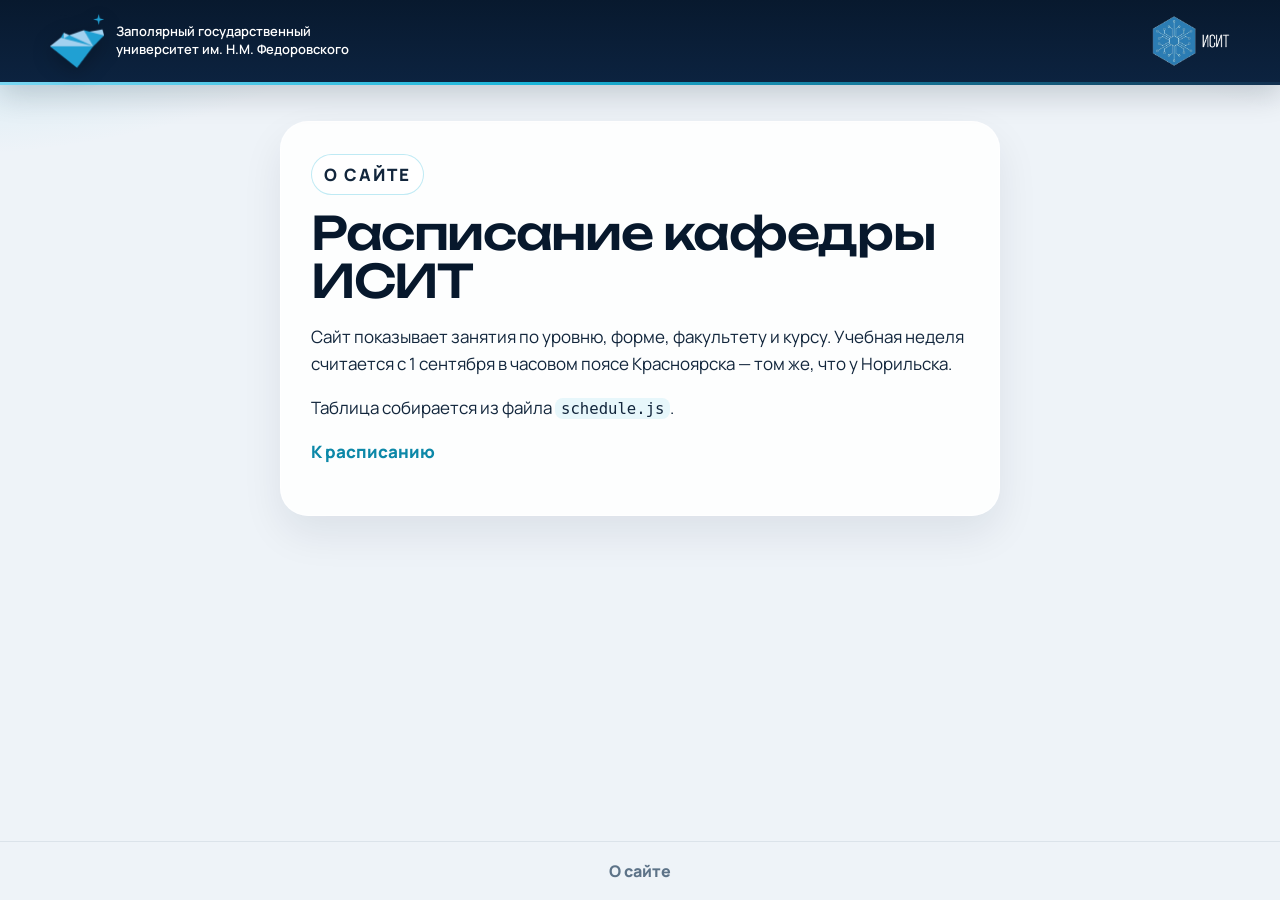
==== html/about.html @ d666d2fd "Добавлены основные страницы для продолжения работы." ====
<!DOCTYPE html>
<html lang="ru">
<head>
  <meta charset="UTF-8">
  <meta name="viewport" content="width=device-width, initial-scale=1">
  <meta name="theme-color" content="#07182c">
  <title>О сайте - расписание ИСИТ</title>
  <link rel="icon" href="../img/favicon.ico" type="image/x-icon">
  <link rel="preconnect" href="https://fonts.googleapis.com">
  <link rel="preconnect" href="https://fonts.gstatic.com" crossorigin>
  <link href="https://fonts.googleapis.com/css2?family=Manrope:wght@400;500;600;700;800&family=Unbounded:wght@500;600&display=swap" rel="stylesheet">
  <link rel="stylesheet" href="../css/style.css?v=7">
</head>
<body>
  <header class="site-header">
    <div class="header-inner">
      <a class="brand brand-zgu" href="main.html">
        <img class="logo-zgu" src="../img/ZGU-logo.png" alt="ЗГУ">
        <span>Заполярный государственный университет им. Н.М. Федоровского</span>
      </a>
      <div class="header-center"></div>
      <a class="brand brand-isit" href="main.html">
        <img class="logo-isit" src="../img/ISIT-logo.png" alt="ИСИТ">
      </a>
    </div>
  </header>

  <main class="page">
    <article class="article">
      <p class="eyebrow">О сайте</p>
      <h1>Расписание кафедры ИСИТ</h1>
      <p>Сайт показывает занятия по уровню, форме, факультету и курсу. Учебная неделя считается с 1 сентября в часовом поясе Красноярска — том же, что у Норильска.</p>
      <p>Таблица собирается из файла <code>schedule.js</code>.</p>
      <p><a class="text-link" href="main.html">К расписанию</a></p>
    </article>
  </main>

  <footer class="site-footer">
    <a href="about.html">О сайте</a>
  </footer>
</body>
</html>
---- css/style.css ----
:root {
  --navy: #07182c;
  --navy-2: #12304f;
  --ink: #12263c;
  --muted: #5d7388;
  --cyan: #19b4d8;
  --cyan-deep: #0c88a8;
  --ice: #e7f7fb;
  --bg: #eef3f8;
  --card: #ffffff;
  --line: rgba(12, 40, 70, 0.1);
  --shadow: 0 18px 40px rgba(8, 28, 52, 0.08);
  --radius: 24px;
  --font: "Manrope", "Segoe UI", sans-serif;
  --display: "Unbounded", "Manrope", sans-serif;
}

* { box-sizing: border-box; }

[hidden] { display: none !important; }

html, body { margin: 0; }

body {
  min-height: 100vh;
  display: flex;
  flex-direction: column;
  color: var(--ink);
  font-family: var(--font);
  background:
    radial-gradient(980px 460px at -8% -12%, rgba(25, 180, 216, 0.28), transparent 58%),
    radial-gradient(720px 380px at 110% -8%, rgba(18, 48, 79, 0.12), transparent 52%),
    var(--bg);
}

a { color: var(--cyan-deep); }

img { max-width: 100%; }

code {
  padding: 1px 6px;
  border-radius: 8px;
  background: var(--ice);
  font-family: ui-monospace, "SFMono-Regular", Menlo, Consolas, monospace;
  font-size: 0.92em;
}

.site-header {
  background: linear-gradient(180deg, #08192e 0%, #0c2340 100%);
  color: #fff;
  position: sticky;
  top: 0;
  z-index: 30;
  box-shadow: 0 10px 30px rgba(7, 20, 40, 0.18);
}

.site-header::after {
  content: "";
  display: block;
  height: 3px;
  background: linear-gradient(90deg, #7ad7f2 0%, #19b4d8 42%, #12304f 100%);
}

.header-inner {
  display: grid;
  grid-template-columns: minmax(0, 1fr) auto minmax(0, 1fr);
  align-items: center;
  gap: 12px 16px;
  width: min(1180px, calc(100% - 32px));
  margin: 0 auto;
  padding: 14px 0;
}

.brand {
  display: flex;
  align-items: center;
  gap: 12px;
  color: #fff;
  text-decoration: none;
  max-width: 440px;
}

.brand-zgu { justify-self: start; }

.brand-isit { justify-self: end; }

.brand:hover span,
.brand:focus-visible span { color: #b7ecf8; }

.brand span {
  max-width: 240px;
  font-size: 13px;
  line-height: 1.35;
  font-weight: 600;
}

.logo-zgu {
  width: 54px;
  height: 54px;
  object-fit: contain;
  flex: 0 0 auto;
  filter: drop-shadow(0 6px 10px rgba(0, 0, 0, 0.25));
}

.logo-isit {
  width: auto;
  height: 52px;
  max-width: 180px;
  object-fit: contain;
  flex: 0 0 auto;
}

.header-center {
  display: flex;
  justify-content: center;
}

.download {
  display: inline-flex;
  align-items: center;
  justify-content: center;
  min-height: 40px;
  padding: 8px 16px;
  border-radius: 999px;
  background: #fff;
  color: var(--navy);
  font-size: 14px;
  font-weight: 800;
  letter-spacing: 0.01em;
  text-decoration: none;
  white-space: nowrap;
  box-shadow: 0 8px 18px rgba(0, 0, 0, 0.16);
}

.download:hover,
.download:focus-visible { background: #e7f7fb; }

.page {
  flex: 1;
  width: min(1040px, calc(100% - 32px));
  margin: 0 auto;
  padding-bottom: 48px;
}

.page-wide { width: min(1180px, calc(100% - 24px)); }

.hero {
  padding: 52px 0 4px;
}

.eyebrow {
  display: inline-flex;
  align-items: center;
  margin: 0 0 14px;
  padding: 6px 12px;
  border: 1px solid rgba(25, 180, 216, 0.28);
  border-radius: 999px;
  background: rgba(255, 255, 255, 0.72);
  color: var(--cyan-deep);
  font-size: 12px;
  font-weight: 800;
  letter-spacing: 0.12em;
  text-transform: uppercase;
}

h1 {
  margin: 0;
  max-width: 16ch;
  color: var(--navy);
  font-family: var(--display);
  font-size: clamp(34px, 5vw, 58px);
  font-weight: 500;
  line-height: 1.05;
  letter-spacing: -0.03em;
}

.lede {
  max-width: 46ch;
  margin: 16px 0 0;
  color: var(--muted);
  font-size: 18px;
  line-height: 1.5;
}

.step {
  margin-top: 12px;
  padding-top: 28px;
  border-top: 1px solid rgba(12, 40, 70, 0.14);
}

.step h2 {
  margin: 0 0 14px;
  color: var(--navy);
  font-family: var(--display);
  font-size: 22px;
  font-weight: 500;
  letter-spacing: -0.03em;
}

.level-grid,
.form-grid {
  display: grid;
  gap: 18px;
}

.level-grid { grid-template-columns: repeat(2, minmax(0, 1fr)); }

.form-grid { grid-template-columns: repeat(3, minmax(0, 1fr)); }

.choice {
  position: relative;
  display: flex;
  flex-direction: column;
  align-items: flex-start;
  justify-content: flex-end;
  min-height: 176px;
  padding: 22px 22px 20px;
  overflow: hidden;
  border: 1px solid rgba(255, 255, 255, 0.7);
  border-radius: var(--radius);
  background:
    linear-gradient(180deg, rgba(255, 255, 255, 0.96), #fff 42%);
  box-shadow: var(--shadow);
  color: inherit;
  font: inherit;
  text-align: left;
  text-decoration: none;
  cursor: pointer;
  transition: transform 0.18s ease, box-shadow 0.18s ease, border-color 0.18s ease;
}

.choice::after {
  content: "";
  position: absolute;
  right: -30px;
  top: -40px;
  width: 140px;
  height: 140px;
  border-radius: 40px;
  background: linear-gradient(160deg, rgba(25, 180, 216, 0.28), rgba(25, 180, 216, 0));
  transform: rotate(18deg);
}

@media (hover: hover) {
  .choice:hover,
  .choice:focus-visible {
    transform: translateY(-3px);
    border-color: rgba(25, 180, 216, 0.55);
    box-shadow: 0 22px 44px rgba(8, 28, 52, 0.12);
  }
}

.choice.is-selected {
  background: linear-gradient(165deg, #12304f 0%, #07182c 78%);
  border-color: transparent;
  color: #fff;
  box-shadow: 0 22px 40px rgba(7, 24, 44, 0.28);
}

.choice.is-selected::after {
  background: linear-gradient(160deg, rgba(122, 215, 242, 0.35), rgba(122, 215, 242, 0));
}

.choice-index {
  position: relative;
  z-index: 1;
  margin-bottom: auto;
  color: var(--cyan-deep);
  font-family: var(--display);
  font-size: 13px;
  font-weight: 500;
  letter-spacing: 0.08em;
}

.choice.is-selected .choice-index { color: #7ad7f2; }

.choice h3 {
  position: relative;
  z-index: 1;
  margin: 18px 0 0;
  color: var(--navy);
  font-family: var(--display);
  font-size: clamp(22px, 2vw, 28px);
  font-weight: 500;
  line-height: 1.15;
  letter-spacing: -0.03em;
}

.choice.is-selected h3 { color: #fff; }

.choice p {
  position: relative;
  z-index: 1;
  margin: 8px 0 0;
  color: var(--muted);
  font-size: 15px;
  line-height: 1.4;
}

.choice.is-selected p { color: #c5d7e6; }

.board-head { padding-top: 36px; }

.faculty-tabs {
  display: grid;
  grid-template-columns: 1fr 1fr;
  margin-top: 22px;
  overflow: hidden;
  border: 1px solid rgba(12, 40, 70, 0.12);
  border-radius: 22px;
  background: #fff;
  box-shadow: var(--shadow);
}

.faculty-tab {
  display: flex;
  flex-direction: column;
  align-items: flex-start;
  gap: 4px;
  min-height: 84px;
  padding: 16px 18px;
  border: 0;
  background: transparent;
  color: var(--navy);
  font: inherit;
  text-align: left;
  cursor: pointer;
}

.faculty-tab + .faculty-tab { border-left: 1px solid rgba(12, 40, 70, 0.12); }

.faculty-tab.is-selected {
  background: var(--navy);
  color: #fff;
}

.faculty-code {
  font-family: var(--display);
  font-size: 22px;
  font-weight: 500;
  letter-spacing: -0.03em;
}

.faculty-name {
  color: var(--muted);
  font-size: 13px;
  font-weight: 700;
  line-height: 1.35;
}

.faculty-tab.is-selected .faculty-name { color: #c5d7e6; }

.board-head h1 {
  max-width: none;
  font-size: clamp(28px, 4vw, 44px);
}

.toolbar {
  display: flex;
  flex-direction: column;
  align-items: stretch;
  gap: 18px;
  margin-top: 16px;
  padding: 18px;
  border: 1px solid rgba(255, 255, 255, 0.8);
  border-radius: 28px;
  background: rgba(255, 255, 255, 0.72);
  box-shadow: var(--shadow);
  backdrop-filter: blur(10px);
}

.toolbar-line {
  display: grid;
  grid-template-columns: minmax(0, 1fr) auto minmax(0, 1fr);
  align-items: center;
  gap: 16px;
  width: 100%;
  padding-bottom: 16px;
  border-bottom: 1px solid rgba(12, 40, 70, 0.1);
}

.field-label {
  margin: 0 0 8px;
  color: var(--muted);
  font-size: 12px;
  font-weight: 800;
  letter-spacing: 0.12em;
  text-align: center;
  text-transform: uppercase;
}

.course-picker { min-width: 0; }

.course-menu {
  display: flex;
  flex-wrap: wrap;
  justify-content: center;
  gap: 8px;
}

.course-option {
  min-width: 76px;
  min-height: 40px;
  padding: 8px 12px;
  border: 1px solid var(--line);
  border-radius: 14px;
  background: #fff;
  color: var(--navy);
  font: inherit;
  font-size: 14px;
  font-weight: 700;
  cursor: pointer;
}

.course-option:hover,
.course-option:focus-visible {
  border-color: var(--cyan);
}

.course-option.is-selected {
  border-color: var(--navy);
  background: var(--navy);
  color: #fff;
}

.week-row {
  display: flex;
  align-items: center;
  justify-content: center;
  gap: 10px;
  width: fit-content;
  margin: 0 auto;
  padding: 6px;
  border: 1px solid var(--line);
  border-radius: 999px;
  background: #fff;
}

.week-label {
  padding: 8px 14px;
  border-radius: 999px;
  color: var(--muted);
  font-weight: 800;
}

.week-label.is-active {
  background: var(--navy);
  color: #fff;
}

.switch {
  position: relative;
  width: 54px;
  height: 30px;
  padding: 0;
  border: 0;
  border-radius: 999px;
  background: #d5e0ea;
  cursor: pointer;
}

.switch[aria-checked="true"] { background: var(--cyan); }

.switch::after {
  content: "";
  position: absolute;
  top: 3px;
  left: 3px;
  width: 24px;
  height: 24px;
  border-radius: 50%;
  background: #fff;
  box-shadow: 0 2px 6px rgba(12, 35, 64, 0.25);
  transition: transform 0.18s ease;
}

.switch[aria-checked="true"]::after { transform: translateX(24px); }

.week-note {
  margin: 0;
  color: var(--navy);
  font-size: 16px;
  font-weight: 800;
  line-height: 1.35;
}

.week-date {
  justify-self: end;
  text-align: right;
}

.week-count-wrap {
  display: flex;
  align-items: center;
  gap: 8px;
  min-width: 0;
  justify-self: start;
}

.week-step {
  width: 34px;
  height: 34px;
  padding: 0;
  border: 1px solid var(--line);
  border-radius: 50%;
  background: #fff;
  color: var(--navy);
  font: inherit;
  font-size: 20px;
  line-height: 1;
  cursor: pointer;
}

.week-step:hover,
.week-step:focus-visible { border-color: var(--cyan); }

.week-count {
  min-width: 0;
  text-align: left;
}

.legend {
  display: flex;
  flex-wrap: wrap;
  justify-content: center;
  gap: 8px 16px;
  margin: 0;
  padding: 0;
  list-style: none;
  color: var(--muted);
  font-size: 13px;
  font-weight: 700;
}

.legend li {
  display: inline-flex;
  align-items: center;
  gap: 8px;
}

.dot {
  width: 9px;
  height: 9px;
  border-radius: 50%;
}

.dot-lecture { background: var(--cyan); }

.dot-practice { background: var(--navy); }

.dot-lab { background: #5b7cfa; }

.table-wrap {
  overflow: auto;
  max-width: 100%;
  margin: 16px 0 8px;
  border: 1px solid rgba(255, 255, 255, 0.8);
  border-radius: 22px;
  background: #fff;
  box-shadow: var(--shadow);
  -webkit-overflow-scrolling: touch;
}

.schedule-table {
  width: 100%;
  border-collapse: separate;
  border-spacing: 0;
  font-size: 14px;
}

.schedule-table th,
.schedule-table td {
  padding: 12px;
  vertical-align: top;
}

.schedule-table thead th {
  position: sticky;
  top: 0;
  z-index: 2;
  background: var(--navy);
  color: #fff;
  font-weight: 800;
  letter-spacing: 0.01em;
  text-align: center;
  white-space: nowrap;
}

.schedule-table thead th:first-child {
  border-radius: 0;
  text-align: left;
}

.schedule-table tbody th {
  position: sticky;
  left: 0;
  z-index: 1;
  min-width: 132px;
  background: #f7fbfe;
  box-shadow: 1px 0 0 #e6eef5;
  color: var(--navy);
  font-size: 13px;
  letter-spacing: 0.02em;
  text-align: left;
  text-transform: uppercase;
  white-space: nowrap;
}

.schedule-table thead th:first-child {
  left: 0;
  z-index: 3;
}

.schedule-table thead th + th { box-shadow: inset 1px 0 0 rgba(255, 255, 255, 0.18); }

.schedule-table td {
  min-width: 200px;
  border-left: 1px solid #d5e1ec;
  background: #fff;
}

.schedule-table tbody th { border-right: 2px solid #b9cbe0; }

.schedule-table tbody tr + tr th,
.schedule-table tbody tr + tr td { border-top: 2px solid #c5d4e3; }

.schedule-table tbody tr:nth-child(even) td { background: #f4f8fb; }

.demo-badge {
  display: inline-block;
  margin-left: 6px;
  padding: 2px 7px;
  border-radius: 999px;
  background: rgba(255, 255, 255, 0.16);
  color: #d7f4fb;
  font-size: 11px;
  font-weight: 800;
  letter-spacing: 0.04em;
  text-transform: uppercase;
  vertical-align: middle;
}

.day-empty {
  display: block;
  color: #c5d0da;
  text-align: center;
}

.lesson {
  margin: 0 0 10px;
  padding: 10px 10px 10px 12px;
  border-left: 3px solid var(--cyan);
  border-radius: 12px;
  background: #f3fbfd;
}

.lesson:last-child { margin-bottom: 0; }

.lesson[data-kind="практика"] {
  border-left-color: var(--navy);
  background: #f4f7fb;
}

.lesson[data-kind="лабораторная"] {
  border-left-color: #5b7cfa;
  background: #f5f7ff;
}

.lesson p { margin: 0; }

.lesson-meta {
  display: flex;
  flex-wrap: wrap;
  gap: 4px 8px;
  margin-bottom: 4px;
  color: var(--muted);
  font-size: 12px;
  font-weight: 700;
}

.week-tag {
  padding: 0 6px;
  border-radius: 999px;
  background: #e7eef8;
  color: var(--navy-2);
}

.lesson-subject {
  color: var(--navy);
  font-weight: 800;
  line-height: 1.3;
}

.lesson-kind {
  margin-top: 2px;
  color: var(--cyan-deep);
  font-size: 12px;
  font-weight: 700;
}

.lesson[data-kind="практика"] .lesson-kind { color: var(--navy-2); }

.lesson[data-kind="лабораторная"] .lesson-kind { color: #3d5fe0; }

.lesson-teacher,
.lesson-room {
  color: var(--ink);
  font-size: 13px;
}

.lesson-room { color: var(--muted); }

.lesson-note {
  margin-top: 4px;
  color: #8a5a12;
  font-size: 12px;
  font-weight: 700;
}

.message {
  max-width: 640px;
  margin: 28px auto;
  padding: 28px 24px;
  border: 1px solid rgba(255, 255, 255, 0.8);
  border-radius: 22px;
  background: #fff;
  text-align: center;
  box-shadow: var(--shadow);
}

.message h1 {
  max-width: none;
  margin-bottom: 10px;
  font-size: 32px;
}

.article {
  max-width: 720px;
  margin: 36px auto;
  padding: 32px 30px;
  border: 1px solid rgba(255, 255, 255, 0.8);
  border-radius: 28px;
  background: rgba(255, 255, 255, 0.86);
  box-shadow: var(--shadow);
}

.article h1 { font-size: clamp(32px, 4vw, 46px); }

.article p {
  color: var(--ink);
  font-size: 17px;
  line-height: 1.6;
}

.status-line {
  margin: 18px 0 8px;
  color: var(--navy);
  font-family: var(--display);
  font-size: 22px;
  font-weight: 500;
}

.text-link {
  font-weight: 800;
  text-decoration: none;
}

.text-link:hover,
.text-link:focus-visible { text-decoration: underline; }

.site-footer {
  margin-top: auto;
  border-top: 1px solid rgba(12, 40, 70, 0.08);
  text-align: center;
}

.site-footer a {
  display: inline-block;
  padding: 18px;
  color: var(--muted);
  font-weight: 800;
  text-decoration: none;
}

.site-footer a:hover,
.site-footer a:focus-visible { color: var(--navy); }

:focus-visible {
  outline: 3px solid var(--cyan);
  outline-offset: 2px;
}

@media (max-width: 1024px) {
  .brand span {
    max-width: 180px;
    font-size: 12px;
  }

  .logo-zgu,
  .logo-isit { height: 44px; }

  .logo-zgu { width: 44px; }

  .hero { padding-top: 36px; }

  .choice { min-height: 150px; }
}

@media (max-width: 800px) {
  .site-header { padding-top: env(safe-area-inset-top); }

  .header-inner {
    grid-template-columns: minmax(0, 1fr) auto;
    grid-template-areas:
      "zgu isit"
      "download download";
    width: min(100% - 20px, 1180px);
    gap: 10px 12px;
  }

  .brand-zgu {
    grid-area: zgu;
    max-width: none;
  }

  .brand-isit { grid-area: isit; }

  .header-center {
    grid-area: download;
    justify-self: stretch;
  }

  .header-center:not(:has(a:not([hidden]))) { display: none; }

  .download {
    width: 100%;
    white-space: normal;
    text-align: center;
  }

  .page,
  .page-wide { width: min(100% - 20px, 1180px); }

  .toolbar { padding: 14px; }

  .table-wrap { max-height: 68dvh; }

  .article { margin-top: 20px; padding: 22px 18px; }

  .site-footer { padding-bottom: env(safe-area-inset-bottom); }
}

@media (max-width: 860px) {
  .toolbar-line {
    grid-template-columns: 1fr;
    justify-items: center;
    gap: 12px;
  }

  .week-date,
  .week-count-wrap {
    justify-self: center;
    text-align: center;
  }

  .week-count { text-align: center; }

  .course-option {
    flex: 1 1 calc(33.33% - 8px);
    min-width: 0;
  }
}

@media (max-width: 640px) {
  .level-grid,
  .form-grid { grid-template-columns: 1fr; }

  .faculty-tabs { grid-template-columns: 1fr; }

  .faculty-tab + .faculty-tab {
    border-left: 0;
    border-top: 1px solid rgba(12, 40, 70, 0.12);
  }

  .lede { font-size: 16px; }

  .choice { min-height: 132px; }
}

@media (max-width: 520px) {
  .schedule-table { font-size: 13px; }

  .schedule-table th,
  .schedule-table td { padding: 8px; }

  .schedule-table tbody th { min-width: 108px; }

  .schedule-table td { min-width: 160px; }
}

.lost-card {
  max-width: 640px;
  margin-top: 28px;
  text-align: center;
}

.lost-card h1 {
  max-width: none;
  margin-inline: auto;
}

.lost-card p { margin-inline: auto; }

.lost-scene { margin: -8px -8px 8px; }

.lost-art {
  display: block;
  width: min(100%, 520px);
  height: auto;
  margin: 0 auto;
}

.lost-bear {
  transform-box: fill-box;
  transform-origin: center bottom;
  animation: lost-bob 2.6s ease-in-out infinite;
}

.lost-bubble {
  transform-box: fill-box;
  transform-origin: 40% 100%;
  animation: lost-pop 2.6s ease-in-out infinite;
}

.lost-note {
  transform-box: fill-box;
  transform-origin: center;
  animation: lost-flutter 3.2s ease-in-out infinite;
}

.lost-status {
  color: var(--muted);
  font-weight: 700;
}

.lost-back {
  display: inline-flex;
  margin-top: 8px;
  padding: 12px 18px;
  border-radius: 999px;
  background: var(--navy);
  color: #fff;
  font-weight: 800;
  text-decoration: none;
}

.lost-back:hover,
.lost-back:focus-visible { background: var(--navy-2); }

@keyframes lost-bob {
  0%, 100% { transform: translateY(0); }
  50% { transform: translateY(-7px); }
}

@keyframes lost-pop {
  0%, 100% { transform: translateY(0) rotate(-1deg); }
  50% { transform: translateY(-4px) rotate(1deg); }
}

@keyframes lost-flutter {
  0%, 100% { transform: rotate(-6deg); }
  50% { transform: rotate(-2deg); }
}

@media (prefers-reduced-motion: reduce) {
  .choice,
  .switch::after { transition: none; }

  .lost-bear,
  .lost-bubble,
  .lost-note { animation: none; }
}
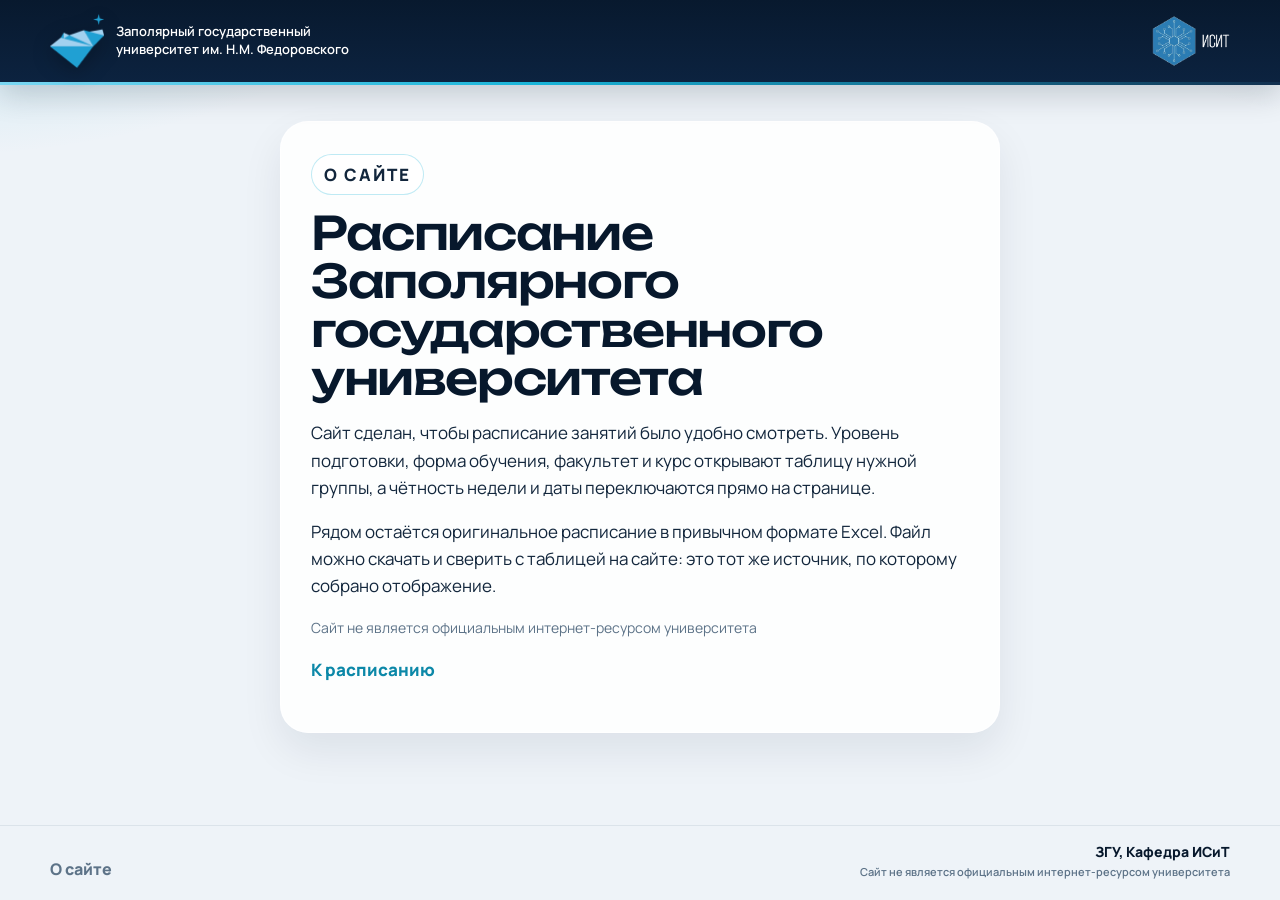
==== commit a8a4765a: "Добавлена новая страница /isit, улучшено наполнение уже имеющихся html-документов" ====
--- a/html/about.html
+++ b/html/about.html
@@ -4,12 +4,12 @@
   <meta charset="UTF-8">
   <meta name="viewport" content="width=device-width, initial-scale=1">
   <meta name="theme-color" content="#07182c">
-  <title>О сайте - расписание ИСИТ</title>
+  <title>Расписание Заполярного государственного университета</title>
   <link rel="icon" href="../img/favicon.ico" type="image/x-icon">
   <link rel="preconnect" href="https://fonts.googleapis.com">
   <link rel="preconnect" href="https://fonts.gstatic.com" crossorigin>
   <link href="https://fonts.googleapis.com/css2?family=Manrope:wght@400;500;600;700;800&family=Unbounded:wght@500;600&display=swap" rel="stylesheet">
-  <link rel="stylesheet" href="../css/style.css?v=7">
+  <link rel="stylesheet" href="../css/style.css?v=11">
 </head>
 <body>
   <header class="site-header">
@@ -19,7 +19,7 @@
         <span>Заполярный государственный университет им. Н.М. Федоровского</span>
       </a>
       <div class="header-center"></div>
-      <a class="brand brand-isit" href="main.html">
+      <a class="brand brand-isit" href="isit.html">
         <img class="logo-isit" src="../img/ISIT-logo.png" alt="ИСИТ">
       </a>
     </div>
@@ -28,15 +28,20 @@
   <main class="page">
     <article class="article">
       <p class="eyebrow">О сайте</p>
-      <h1>Расписание кафедры ИСИТ</h1>
-      <p>Сайт показывает занятия по уровню, форме, факультету и курсу. Учебная неделя считается с 1 сентября в часовом поясе Красноярска — том же, что у Норильска.</p>
-      <p>Таблица собирается из файла <code>schedule.js</code>.</p>
+      <h1>Расписание Заполярного государственного университета</h1>
+      <p>Сайт сделан, чтобы расписание занятий было удобно смотреть. Уровень подготовки, форма обучения, факультет и курс открывают таблицу нужной группы, а чётность недели и даты переключаются прямо на странице.</p>
+      <p>Рядом остаётся оригинальное расписание в привычном формате Excel. Файл можно скачать и сверить с таблицей на сайте: это тот же источник, по которому собрано отображение.</p>
+      <p class="disclaimer">Сайт не является официальным интернет-ресурсом университета</p>
       <p><a class="text-link" href="main.html">К расписанию</a></p>
     </article>
   </main>
 
   <footer class="site-footer">
     <a href="about.html">О сайте</a>
+    <div class="footer-aside">
+      <p class="footer-org">ЗГУ, Кафедра ИСиТ</p>
+      <p class="footer-note">Сайт не является официальным интернет-ресурсом университета</p>
+    </div>
   </footer>
 </body>
 </html>
--- a/css/style.css
+++ b/css/style.css
@@ -369,6 +369,32 @@
   backdrop-filter: blur(10px);
 }
 
+.notice-banner {
+  margin: 16px 0 0;
+  padding: 14px 18px;
+  border: 1px solid rgba(138, 90, 18, 0.28);
+  border-radius: 18px;
+  background: #fff6df;
+  color: #6b4710;
+  font-size: 15px;
+  font-weight: 700;
+  line-height: 1.5;
+}
+
+.notice-banner a {
+  color: #8a4e08;
+  font-weight: 800;
+  text-decoration: underline;
+  text-underline-offset: 2px;
+}
+
+.notice-banner a:not([href]) {
+  color: inherit;
+  font-weight: inherit;
+  text-decoration: none;
+  pointer-events: none;
+}
+
 .toolbar-line {
   display: grid;
   grid-template-columns: minmax(0, 1fr) auto minmax(0, 1fr);
@@ -744,7 +770,31 @@
   box-shadow: var(--shadow);
 }
 
-.article h1 { font-size: clamp(32px, 4vw, 46px); }
+.article h1 {
+  max-width: none;
+  font-size: clamp(32px, 4vw, 46px);
+}
+
+.people {
+  margin: 4px 0 8px;
+  padding: 0;
+  list-style: none;
+}
+
+.people li {
+  padding: 12px 0;
+  border-top: 1px solid rgba(12, 40, 70, 0.1);
+  color: var(--navy);
+  font-size: 17px;
+  font-weight: 800;
+}
+
+.people li:last-child { border-bottom: 1px solid rgba(12, 40, 70, 0.1); }
+
+.article .disclaimer {
+  color: var(--muted);
+  font-size: 14px;
+}
 
 .article p {
   color: var(--ink);
@@ -769,17 +819,43 @@
 .text-link:focus-visible { text-decoration: underline; }
 
 .site-footer {
+  display: flex;
+  align-items: flex-end;
+  justify-content: space-between;
+  gap: 16px 28px;
+  width: 100%;
   margin-top: auto;
+  padding: 16px max(16px, calc((100% - 1180px) / 2)) 20px;
   border-top: 1px solid rgba(12, 40, 70, 0.08);
-  text-align: center;
 }
 
 .site-footer a {
-  display: inline-block;
-  padding: 18px;
   color: var(--muted);
   font-weight: 800;
   text-decoration: none;
+}
+
+.footer-aside {
+  margin-left: auto;
+  text-align: right;
+}
+
+.footer-org,
+.footer-note { margin: 0; }
+
+.footer-org {
+  color: var(--navy);
+  font-size: 14px;
+  font-weight: 800;
+}
+
+.footer-note {
+  margin-top: 4px;
+  max-width: 420px;
+  color: var(--muted);
+  font-size: 11px;
+  font-weight: 600;
+  line-height: 1.35;
 }
 
 .site-footer a:hover,
@@ -847,7 +923,17 @@
 
   .article { margin-top: 20px; padding: 22px 18px; }
 
-  .site-footer { padding-bottom: env(safe-area-inset-bottom); }
+  .site-footer {
+    flex-direction: column;
+    align-items: stretch;
+    padding-right: 10px;
+    padding-bottom: calc(16px + env(safe-area-inset-bottom));
+    padding-left: 10px;
+  }
+
+  .footer-aside { text-align: right; }
+
+  .footer-note { margin-left: auto; }
 }
 
 @media (max-width: 860px) {
